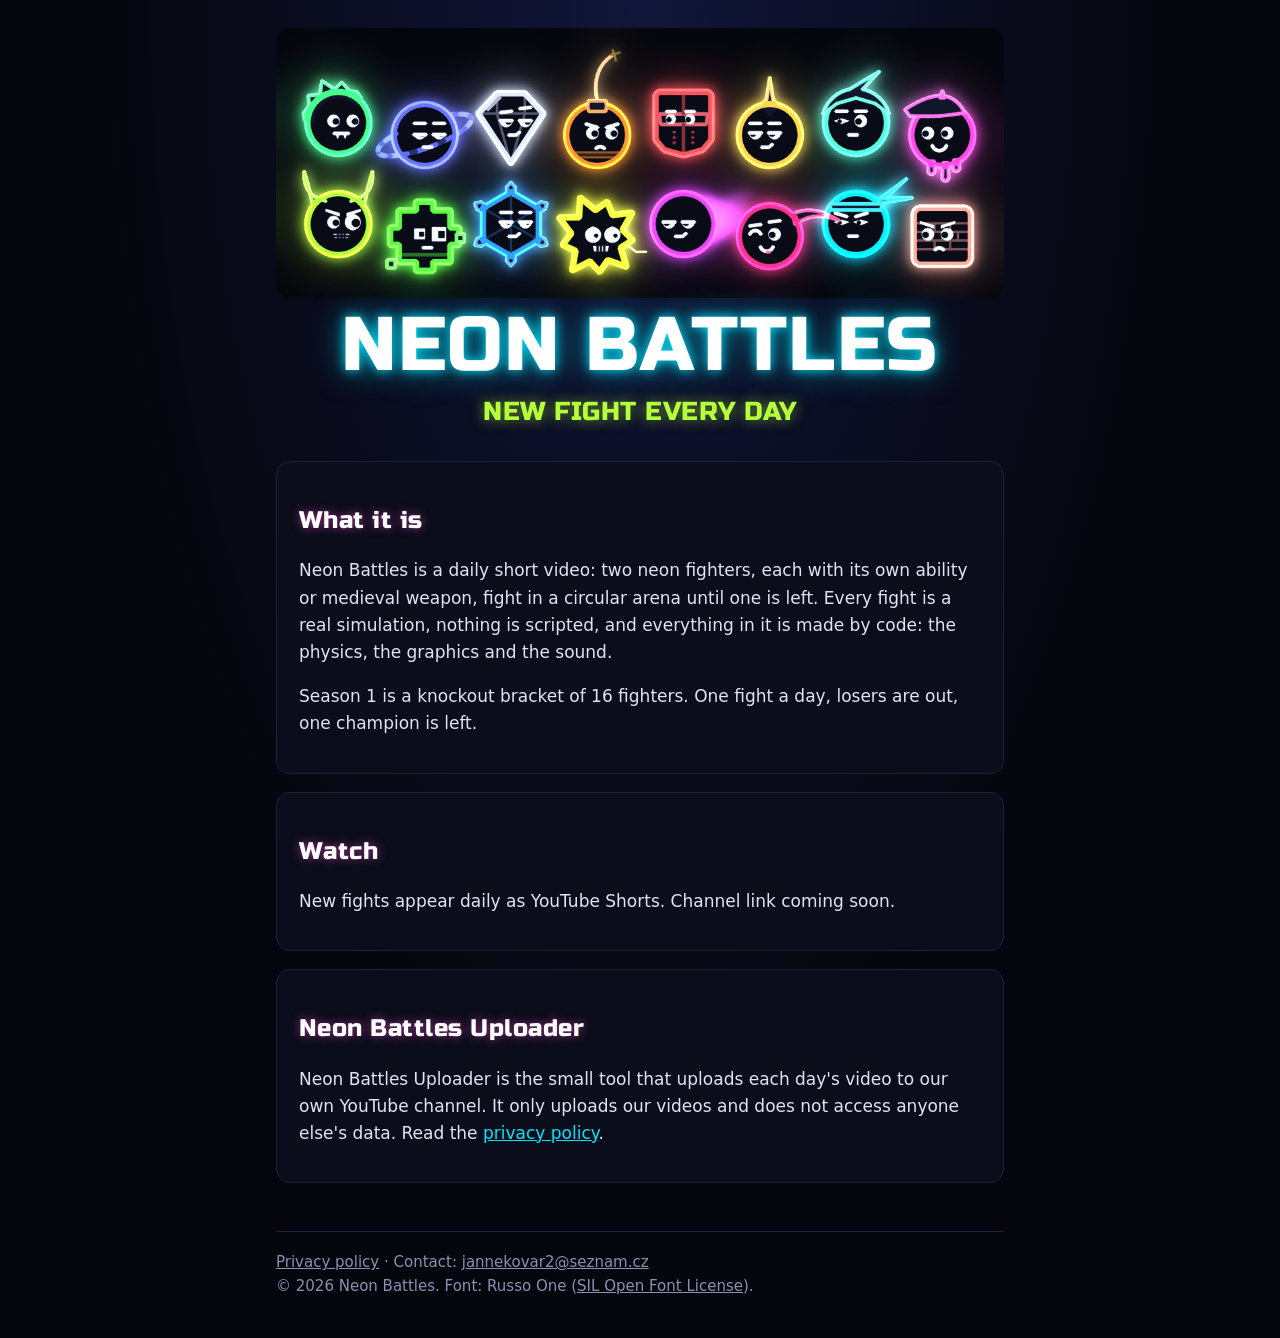
==== index.html @ ee573284 "Neon Battles website: home page and privacy policy" ====
<!doctype html>
<html lang="en">
<head>
  <meta charset="utf-8">
  <meta name="viewport" content="width=device-width, initial-scale=1">
  <title>Neon Battles</title>
  <meta name="description" content="Neon Battles: a new battle simulation every day. Neon fighters with their own abilities fight in a circular arena; physics, graphics and sound are all made by code.">
  <link rel="icon" href="data:image/svg+xml,%3Csvg xmlns='http://www.w3.org/2000/svg' viewBox='0 0 64 64'%3E%3Ccircle cx='32' cy='32' r='24' fill='%2305060d' stroke='%2300e5ff' stroke-width='7'/%3E%3C/svg%3E">
  <link rel="stylesheet" href="assets/style.css">
</head>
<body>
  <main class="wrap">
    <section class="hero">
      <img src="assets/fighters.png" width="1080" height="400" alt="The 16 Neon Battles fighters: glowing round, square, spiky and gem-shaped characters">
      <h1>NEON BATTLES</h1>
      <p class="tag">NEW FIGHT EVERY DAY</p>
    </section>

    <div class="card">
      <h2>What it is</h2>
      <p>Neon Battles is a daily short video: two neon fighters, each with its own ability or medieval weapon,
        fight in a circular arena until one is left. Every fight is a real simulation, nothing is scripted,
        and everything in it is made by code: the physics, the graphics and the sound.</p>
      <p>Season 1 is a knockout bracket of 16 fighters. One fight a day, losers are out, one champion is left.</p>
    </div>

    <div class="card">
      <h2>Watch</h2>
      <p>New fights appear daily as YouTube Shorts. Channel link coming soon.</p>
    </div>

    <div class="card">
      <h2>Neon Battles Uploader</h2>
      <p>Neon Battles Uploader is the small tool that uploads each day's video to our own YouTube channel.
        It only uploads our videos and does not access anyone else's data.
        Read the <a href="privacy.html">privacy policy</a>.</p>
    </div>

    <footer>
      <a href="privacy.html">Privacy policy</a> ·
      Contact: <a href="mailto:jannekovar2@seznam.cz">jannekovar2@seznam.cz</a><br>
      © 2026 Neon Battles. Font: Russo One (<a href="assets/OFL.txt">SIL Open Font License</a>).
    </footer>
  </main>
</body>
</html>
---- assets/style.css ----
@font-face {
  font-family: "Russo One";
  src: url("RussoOne-Regular.ttf") format("truetype");
  font-display: swap;
}

:root {
  --bg: #05060d;
  --panel: #0b0d1a;
  --line: #1c2140;
  --text: #dfe3f5;
  --muted: #8a90b0;
  --cyan: #00e5ff;
  --lime: #b6ff3b;
  --pink: #ff4fd8;
}

* { box-sizing: border-box; }

html { background: var(--bg); }

body {
  margin: 0;
  background: radial-gradient(ellipse at 50% 0%, #11163a 0%, var(--bg) 60%) no-repeat, var(--bg);
  color: var(--text);
  font: 17px/1.6 system-ui, -apple-system, "Segoe UI", Roboto, sans-serif;
  min-height: 100vh;
}

.wrap { max-width: 760px; margin: 0 auto; padding: 0 16px; }

h1, h2, .brand, .tag {
  font-family: "Russo One", system-ui, sans-serif;
  font-weight: normal;
  letter-spacing: 0.02em;
}

h1 {
  margin: 8px 0 0;
  font-size: clamp(40px, 11vw, 76px);
  line-height: 1.05;
  text-align: center;
  color: #fff;
  text-shadow: 0 0 12px var(--cyan), 0 0 32px rgba(0, 229, 255, 0.55);
}

.tag {
  text-align: center;
  color: var(--lime);
  font-size: clamp(18px, 4.6vw, 26px);
  text-shadow: 0 0 14px rgba(182, 255, 59, 0.6);
  margin: 6px 0 28px;
}

h2 {
  font-size: 24px;
  color: #fff;
  margin: 36px 0 8px;
  text-shadow: 0 0 10px rgba(255, 79, 216, 0.55);
}

.hero { padding-top: 28px; }

.hero img { display: block; width: 100%; height: auto; border-radius: 14px; }

.card {
  background: var(--panel);
  border: 1px solid var(--line);
  border-radius: 14px;
  padding: 4px 22px 18px;
  margin: 18px 0;
}

a { color: var(--cyan); }
a:hover { color: #fff; }

.muted { color: var(--muted); }

ul { padding-left: 22px; }

nav.top { padding: 18px 0 0; }
nav.top a { text-decoration: none; }
.brand { color: #fff; font-size: 20px; text-shadow: 0 0 10px var(--cyan); }

footer {
  border-top: 1px solid var(--line);
  margin-top: 48px;
  padding: 18px 0 40px;
  color: var(--muted);
  font-size: 15px;
}
footer a { color: var(--muted); }
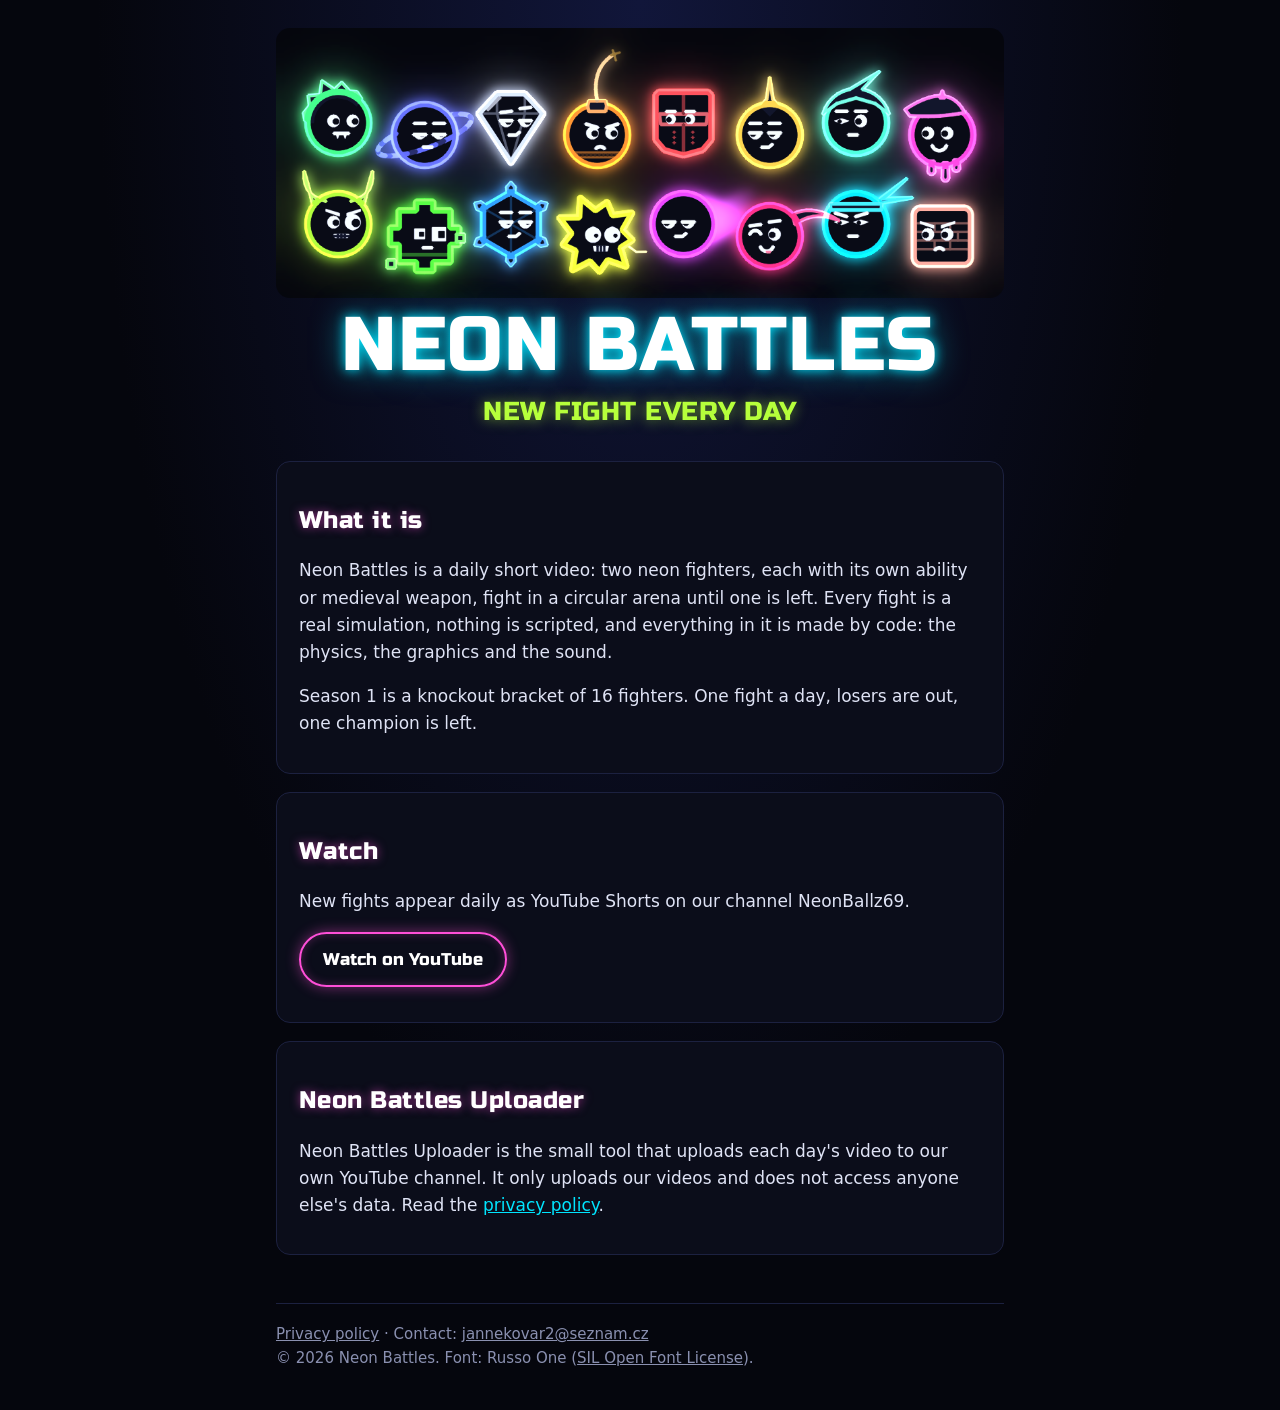
==== commit 44bb0b38: "Odkaz na YouTube kanál" ====
--- a/index.html
+++ b/index.html
@@ -26,7 +26,8 @@
 
     <div class="card">
       <h2>Watch</h2>
-      <p>New fights appear daily as YouTube Shorts. Channel link coming soon.</p>
+      <p>New fights appear daily as YouTube Shorts on our channel NeonBallz69.</p>
+      <p><a class="btn" href="https://www.youtube.com/channel/UC3C9p-0pdR33GzKQzttijwg">Watch on YouTube</a></p>
     </div>
 
     <div class="card">
--- a/assets/style.css
+++ b/assets/style.css
@@ -74,6 +74,18 @@
 a { color: var(--cyan); }
 a:hover { color: #fff; }
 
+.btn {
+  display: inline-block;
+  font-family: "Russo One", system-ui, sans-serif;
+  color: #fff;
+  text-decoration: none;
+  padding: 12px 22px;
+  border: 2px solid var(--pink);
+  border-radius: 999px;
+  box-shadow: 0 0 14px rgba(255, 79, 216, 0.45), inset 0 0 10px rgba(255, 79, 216, 0.25);
+}
+.btn:hover { background: rgba(255, 79, 216, 0.15); color: #fff; }
+
 .muted { color: var(--muted); }
 
 ul { padding-left: 22px; }
